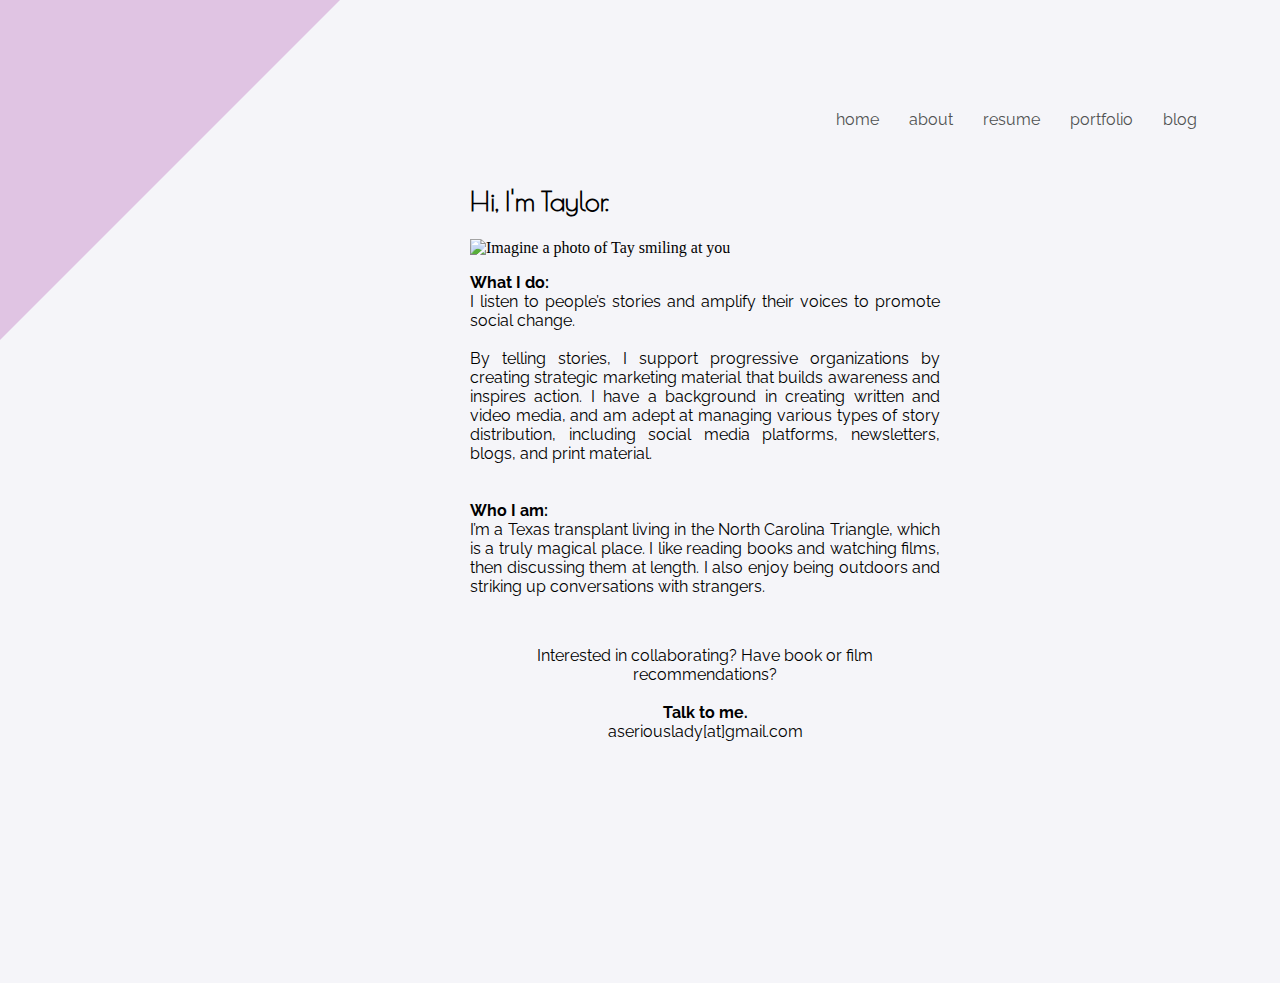
==== contact.html @ 1df13fef "Add files via upload" ====
<!DOCTYPE html>

<html>
<head>
    <title>about & contact</title>
     <meta charset="UTF-8">
      <link rel="stylesheet" href="personal.css" type="text/css">

</head>

<body>
<div class="contact">
  <div class="nav">
    <nav>
      <li><a href="http://aseriousopinion.blogspot.com/" target="_blank">blog</a></li>
      <li><a href="portfolio.html">portfolio</a></li>
      <li><a href="resume.html">resume</a></li>
      <li><a href="contact.html">about</a></li>
      <li><a href="index.html">home</a></li>
          </nav>
  </div>

 <div class="contactcontent">
       <h2 class="contact">Hi, I'm Taylor. </h2>
     <img class="about" src="me.jpg" alt="Imagine a photo of Tay smiling at you">

<p class="contact">
  <span>What I do:</span>
<br>
  I listen to people’s stories and amplify their voices to promote social change.
<br><br>
  By telling stories, I support progressive organizations by creating strategic marketing material that builds awareness and inspires action. I have a background in creating written and video media, and am adept at managing various types of story distribution, including social media platforms, newsletters, blogs, and print material.
<br><br><br>
<span>Who I am: </span>
  <br>
  I’m a Texas transplant living in the North Carolina Triangle, which is a truly magical place. I like reading books and watching films, then discussing them at length. I also enjoy being outdoors and striking up conversations with strangers.
<br>

</p>
  <br>
<p class="talk">
  Interested in collaborating? Have book or film recommendations?
  <br><br>
  <span class="talk">  Talk to me. </span>
<br>
aseriouslady[at]gmail.com
</p>
<div class="shapec"> </div>
</div>
</div>

</body>
---- personal.css ----
@import url('https://fonts.googleapis.com/css?family=Poiret+One');
@import url('https://fonts.googleapis.com/css?family=Raleway');


body{
    background-color:	 #F5F5F9;
}

h1{
    font-family: 'Poiret One';
    text-align: right;
    margin-top: 10px;
    margin-right: 100px;
}
h2.resume{
  font-family:'Poiret One';
  font-size: 33pt;
  float: left;
  margin-left: 128px;
  margin-top: 130px;

}

h3.contact{
  font-family:'Poiret One';
  font-size: 16pt;
  float: left;
  margin-top: 5px;
  margin-left: 125px;
}

h3.port2{
  font-family:'Raleway';
  font-size: 16pt;
  margin-top:100px;
  margin-left: 300px;
}
nav{
    float: right;
    margin-right: 60px;
    margin-top: 20px;
}
nav li{
    font-size:12pt;
    padding: 15px;
    list-style: none;
    font-family: 'Raleway';
    display: inline;
    float:right;
}
li a{
    display: block;
    text-decoration: none;
}
li a:link{
    color: #505252;
}
li a:visited{
    color: #505252;
}
li a:hover{
    color: black;
}
a.contactlink{
  color: #505252;
}

div.footer{
    width: 750px;
    margin: auto;
}
span{
    font-weight: bolder;
    font-family: 'Raleway';
}

div.personal{
  height: 500px;
  width: 1000px;
}


div.resume{
    height: 1000px;
    width: 900px;
    margin: 0 auto;
    margin-top: 75px;
}

h1.home{
    font-family:'Poiret One';
    font-size: 45pt;
    float: left;
    margin-top: 190px;
    margin-left: 170px;
    margin-bottom: 5px;
}
h2.home{
  font-family:'Poiret One';
  font-size: 20pt;
  float: left;
  margin-top: 5px;
  margin-left: 175px;
}

div.contactcontent{
  height: 900px;
    width:600px;
    margin:auto;
    margin-top: 75px;
}
h2.contact{
  font-family:'Poiret One';
  font-size: 20pt;
  float: left;
  margin-left: 130px;
  margin-top: 110px;
}
h2.port{
  font-family:'Poiret One';
  font-size: 33pt;
  float: left;
  margin-left: 130px;
  margin-top: 110px;
  margin-bottom: 100px;
}
img.about{
    margin-left: 130px;
    width: 80%;
}


p.contact{
  text-align: justify;
  margin-left: 130px;
  font-family: 'Raleway';
  display: block;
}
p.talk{
  text-align: center;
  margin-left: 130px;
  font-family: 'Raleway';
  display: block;

}
p.portfolio{
  font-family:'Raleway';
  text-align:justify;
  margin-left: 150px;
  margin-top: 65px;
  font-size: 50pt;
}

video.video{
  height:1000px;
  width: 1000px;
  margin-left: 130px;
  margin-top: 100px;
  float: left;
  margin-right: 15px;
}
ul.contact{
  font-family: 'Open Sans Condensed';
  text-align: center;
  margin-top: 100px;
}


object.resume{
    margin-left: 100px;
}
div.shape1{
width: 0;
height: 0;
border-bottom: 450px solid #E0C4E3;
border-left: 450px solid transparent;
position: absolute;
bottom: 0px;
right: 0px;
position: fixed;
}
div.shapec{
width: 0;
height: 0;
border-top: 340px solid #E0C4E3;
border-right: 340px solid transparent;
position: absolute;
top: 0px;
left: 0px;
position: fixed;
}

div.JR{
  width:800px;
  height:600px;
}
div.DD{
  width:500px;
  height:00px;
}
div.film{
  width: 1000px;
  height: 1000px;
  margin-top: 500px;
}
div.portfoliocontent{
  margin-top: 400px;
  width:700px;
  height:800px;
}

MISC

figcaption.contact{
    font-style: italic;
    font-family: 'Lucida Sans Unicode';
    font-size: 10pt;
    text-align: right;
    margin-right: 150px;
}
figcaption.home{
 font-style: italic;
    font-family: 'Paladino';
    font-size: 10pt;
    text-align: right;
    margin-right: 210px;
}
div.portfolio{
  height: 1000px;
  width: 900px;
  margin: 0 auto;
  margin-top: 75px;
}
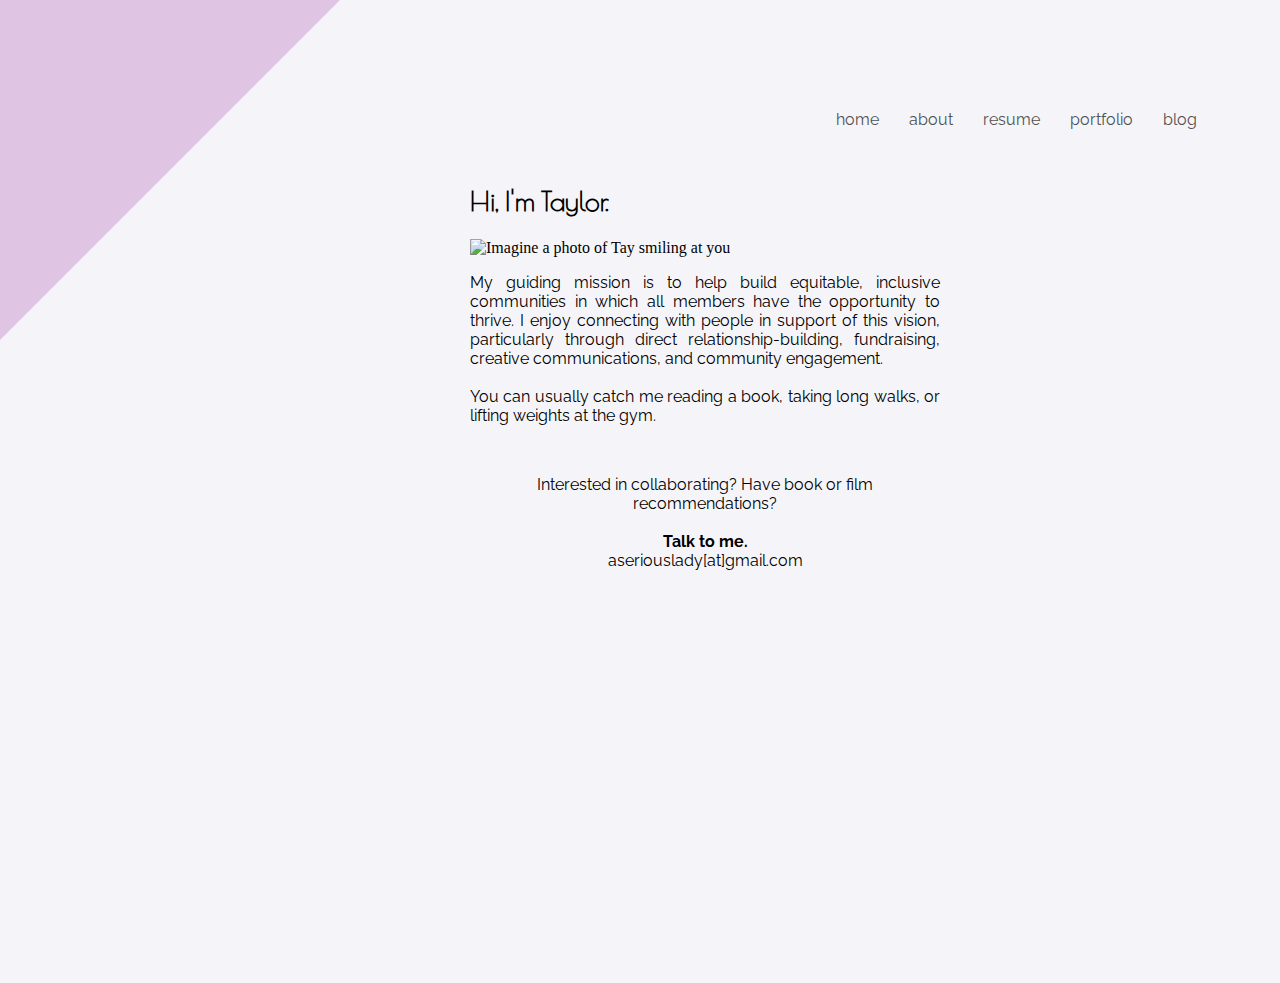
==== commit 698ed7ea: "Add files via upload" ====
--- a/contact.html
+++ b/contact.html
@@ -22,19 +22,12 @@
 
  <div class="contactcontent">
        <h2 class="contact">Hi, I'm Taylor. </h2>
-     <img class="about" src="me.jpg" alt="Imagine a photo of Tay smiling at you">
+     <img class="about" src="Tay.jpg" alt="Imagine a photo of Tay smiling at you">
 
 <p class="contact">
-  <span>What I do:</span>
-<br>
-  I listen to people’s stories and amplify their voices to promote social change.
+  My guiding mission is to help build equitable, inclusive communities in which all members have the opportunity to thrive. I enjoy connecting with people in support of this vision, particularly through direct relationship-building, fundraising, creative communications, and community engagement.
 <br><br>
-  By telling stories, I support progressive organizations by creating strategic marketing material that builds awareness and inspires action. I have a background in creating written and video media, and am adept at managing various types of story distribution, including social media platforms, newsletters, blogs, and print material.
-<br><br><br>
-<span>Who I am: </span>
-  <br>
-  I’m a Texas transplant living in the North Carolina Triangle, which is a truly magical place. I like reading books and watching films, then discussing them at length. I also enjoy being outdoors and striking up conversations with strangers.
-<br>
+You can usually catch me reading a book, taking long walks, or lifting weights at the gym.
 
 </p>
   <br>
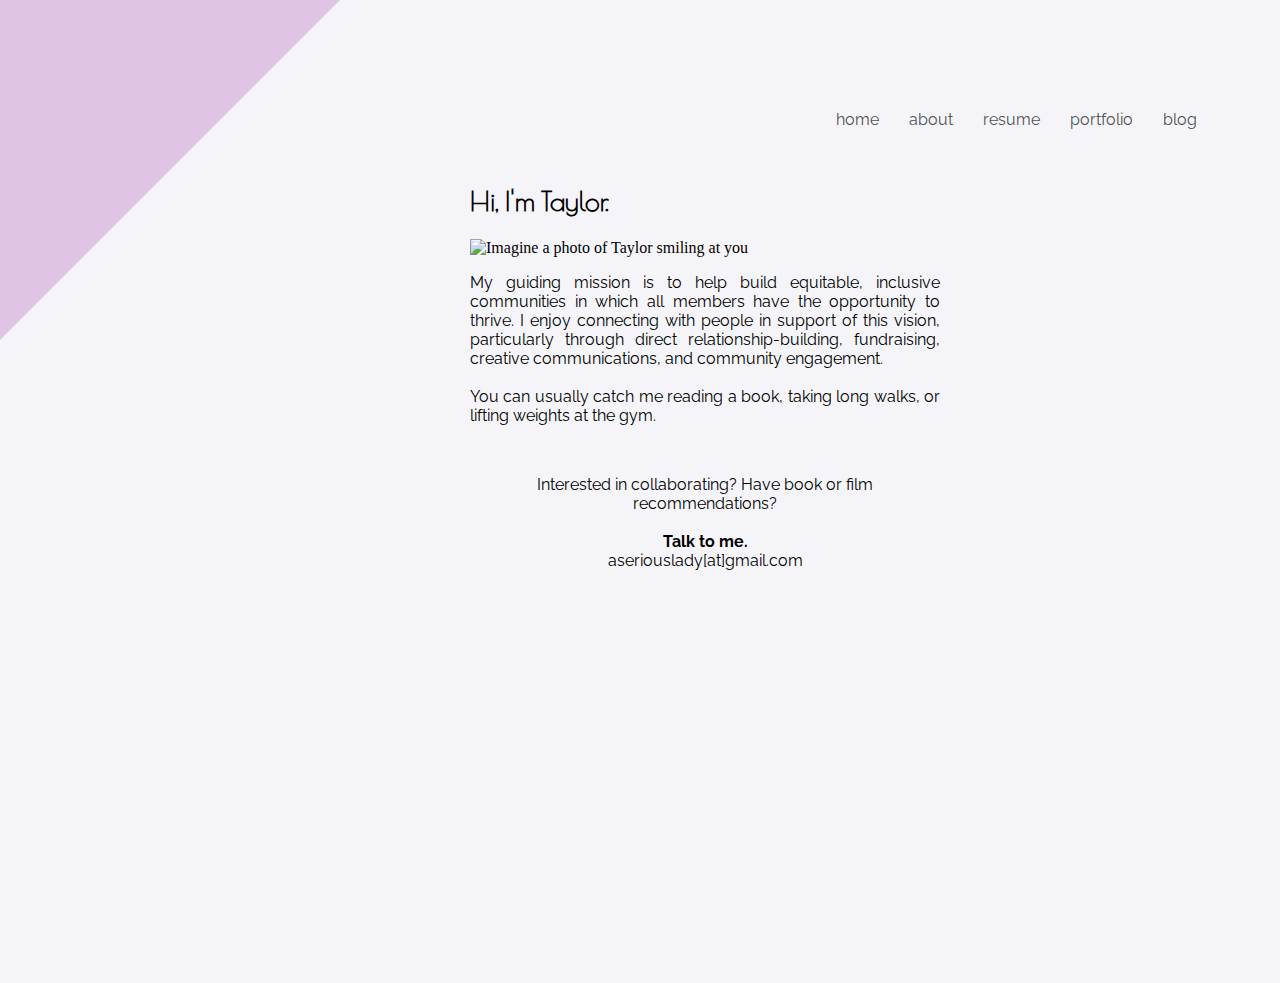
==== commit 66004bbf: "Add files via upload" ====
--- a/contact.html
+++ b/contact.html
@@ -22,7 +22,7 @@
 
  <div class="contactcontent">
        <h2 class="contact">Hi, I'm Taylor. </h2>
-     <img class="about" src="Tay.jpg" alt="Imagine a photo of Tay smiling at you">
+     <img class="about" src="Tay.jpg" alt="Imagine a photo of Taylor smiling at you">
 
 <p class="contact">
   My guiding mission is to help build equitable, inclusive communities in which all members have the opportunity to thrive. I enjoy connecting with people in support of this vision, particularly through direct relationship-building, fundraising, creative communications, and community engagement.
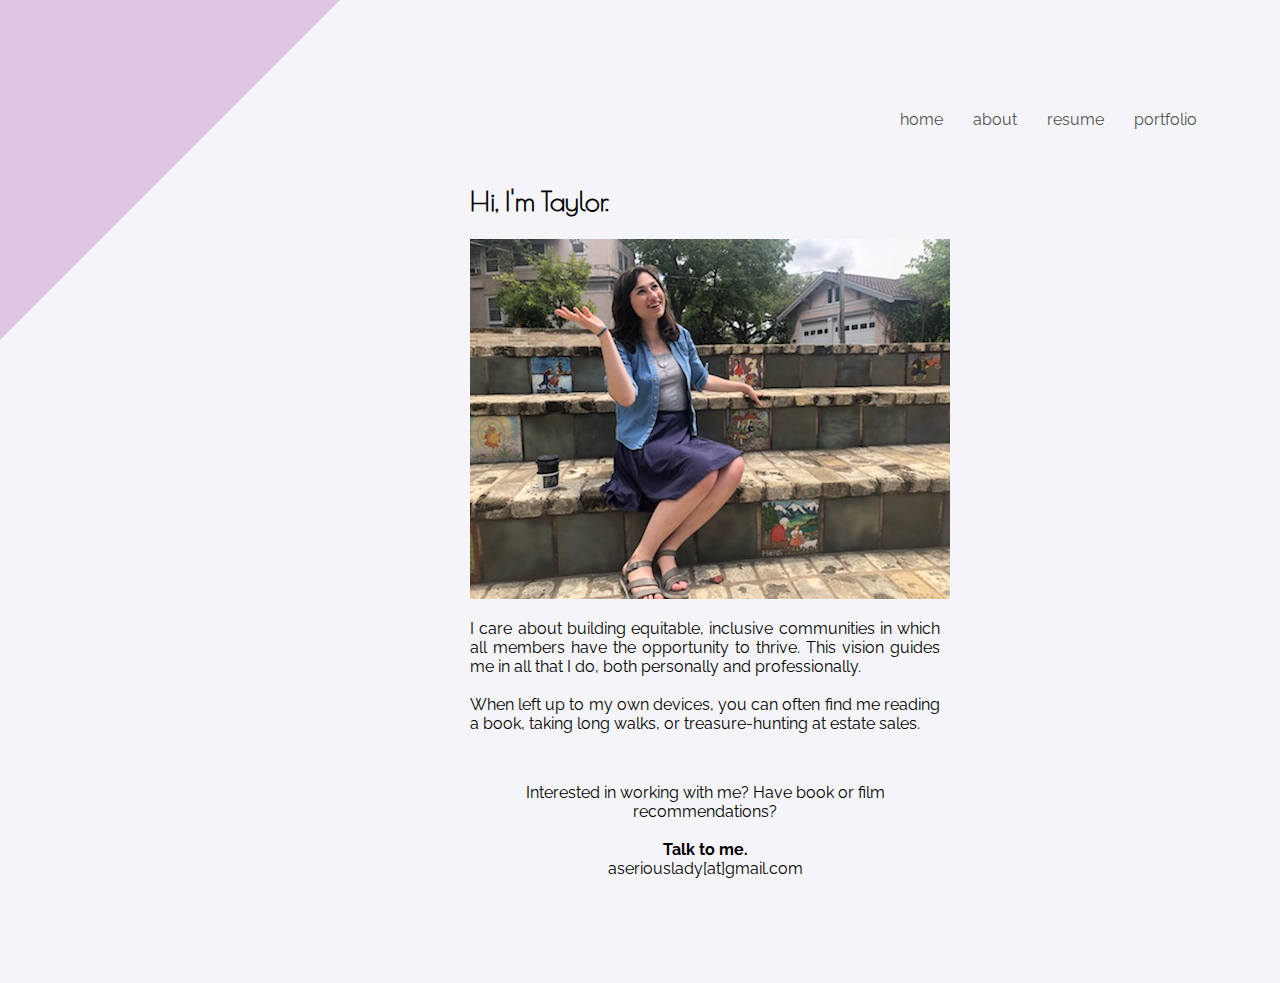
==== commit f3e7baa0: "Update contact - new bio.html" ====
--- a/contact.html
+++ b/contact.html
@@ -12,7 +12,6 @@
 <div class="contact">
   <div class="nav">
     <nav>
-      <li><a href="http://aseriousopinion.blogspot.com/" target="_blank">blog</a></li>
       <li><a href="portfolio.html">portfolio</a></li>
       <li><a href="resume.html">resume</a></li>
       <li><a href="contact.html">about</a></li>
@@ -22,17 +21,17 @@
 
  <div class="contactcontent">
        <h2 class="contact">Hi, I'm Taylor. </h2>
-     <img class="about" src="Tay.jpg" alt="Imagine a photo of Taylor smiling at you">
+     <img class="about" src="Tay.jpg" alt="You should be seeing a photo of me cheesin'">
 
 <p class="contact">
-  My guiding mission is to help build equitable, inclusive communities in which all members have the opportunity to thrive. I enjoy connecting with people in support of this vision, particularly through direct relationship-building, fundraising, creative communications, and community engagement.
-<br><br>
-You can usually catch me reading a book, taking long walks, or lifting weights at the gym.
+I care about building equitable, inclusive communities in which all members have the opportunity to thrive. This vision guides me in all that I do, both personally and professionally. 
+    <br><br>
+When left up to my own devices, you can often find me reading a book, taking long walks, or treasure-hunting at estate sales.
 
 </p>
   <br>
 <p class="talk">
-  Interested in collaborating? Have book or film recommendations?
+  Interested in working with me? Have book or film recommendations?
   <br><br>
   <span class="talk">  Talk to me. </span>
 <br>
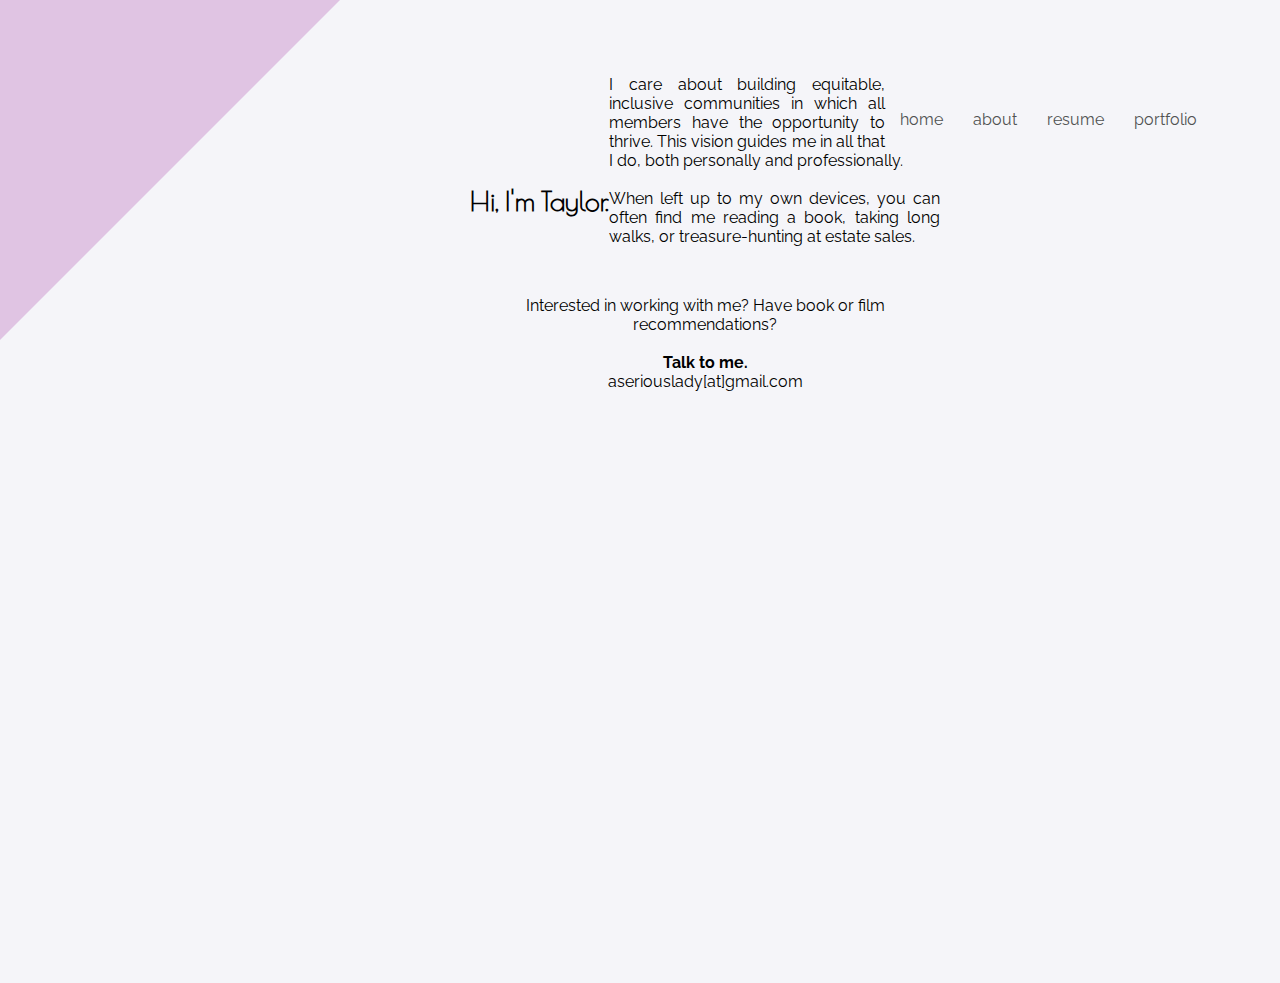
==== commit 40ba9877: "Update contact.html" ====
--- a/contact.html
+++ b/contact.html
@@ -21,8 +21,7 @@
 
  <div class="contactcontent">
        <h2 class="contact">Hi, I'm Taylor. </h2>
-     <img class="about" src="Tay.jpg" alt="You should be seeing a photo of me cheesin'">
-
+  
 <p class="contact">
 I care about building equitable, inclusive communities in which all members have the opportunity to thrive. This vision guides me in all that I do, both personally and professionally. 
     <br><br>
--- a/personal.css
+++ b/personal.css
@@ -109,6 +109,7 @@
     margin:auto;
     margin-top: 75px;
 }
+
 h2.contact{
   font-family:'Poiret One';
   font-size: 20pt;
@@ -142,6 +143,12 @@
   font-family: 'Raleway';
   display: block;
 
+}
+div.portfoliocontent{
+  height: 200px;
+    width:600px;
+    margin:auto;
+    margin-top: 10px;
 }
 p.portfolio{
   font-family:'Raleway';
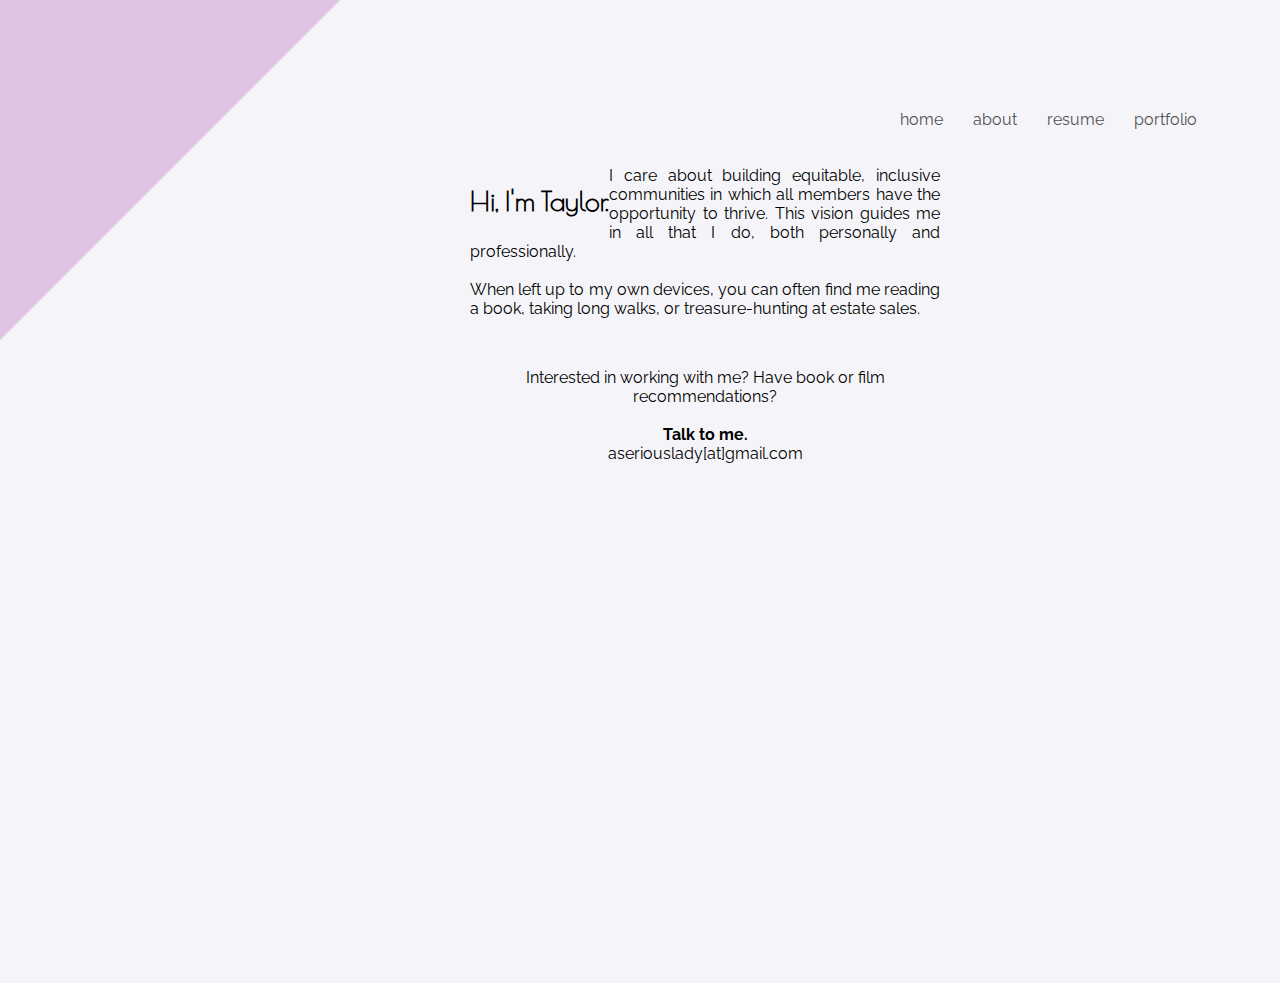
==== commit 0e50613c: "Update contact.html" ====
--- a/contact.html
+++ b/contact.html
@@ -10,7 +10,7 @@
 
 <body>
 <div class="contact">
-  <div class="nav">
+  <div class="nav" style="display: block">
     <nav>
       <li><a href="portfolio.html">portfolio</a></li>
       <li><a href="resume.html">resume</a></li>
@@ -19,11 +19,11 @@
           </nav>
   </div>
 
- <div class="contactcontent">
-       <h2 class="contact">Hi, I'm Taylor. </h2>
+ <div class="contactcontent" style="display: block">
+       <h2 class="contact" style="display: block">Hi, I'm Taylor. </h2> <br>
   
-<p class="contact">
-I care about building equitable, inclusive communities in which all members have the opportunity to thrive. This vision guides me in all that I do, both personally and professionally. 
+<p class="contact" style="display: block">
+<br> <br> <br> I care about building equitable, inclusive communities in which all members have the opportunity to thrive. This vision guides me in all that I do, both personally and professionally. 
     <br><br>
 When left up to my own devices, you can often find me reading a book, taking long walks, or treasure-hunting at estate sales.
 
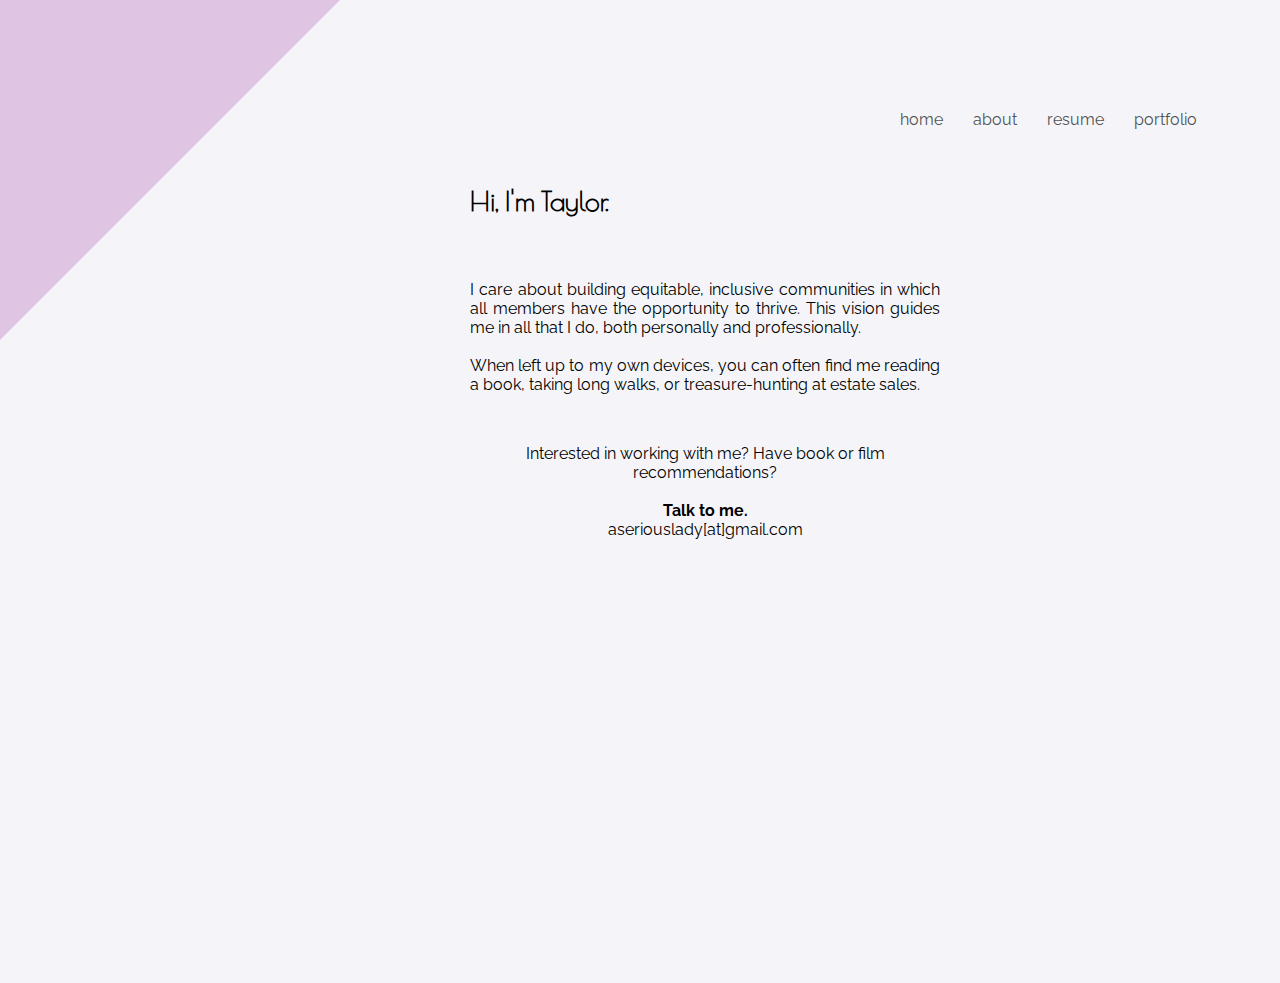
==== commit 08159d77: "Update contact.html" ====
--- a/contact.html
+++ b/contact.html
@@ -19,11 +19,12 @@
           </nav>
   </div>
 
+    
  <div class="contactcontent" style="display: block">
        <h2 class="contact" style="display: block">Hi, I'm Taylor. </h2> <br>
   
 <p class="contact" style="display: block">
-<br> <br> <br> I care about building equitable, inclusive communities in which all members have the opportunity to thrive. This vision guides me in all that I do, both personally and professionally. 
+<br> <br> <br> <br> <br> <br> <br> <br> <br>  I care about building equitable, inclusive communities in which all members have the opportunity to thrive. This vision guides me in all that I do, both personally and professionally. 
     <br><br>
 When left up to my own devices, you can often find me reading a book, taking long walks, or treasure-hunting at estate sales.
 
